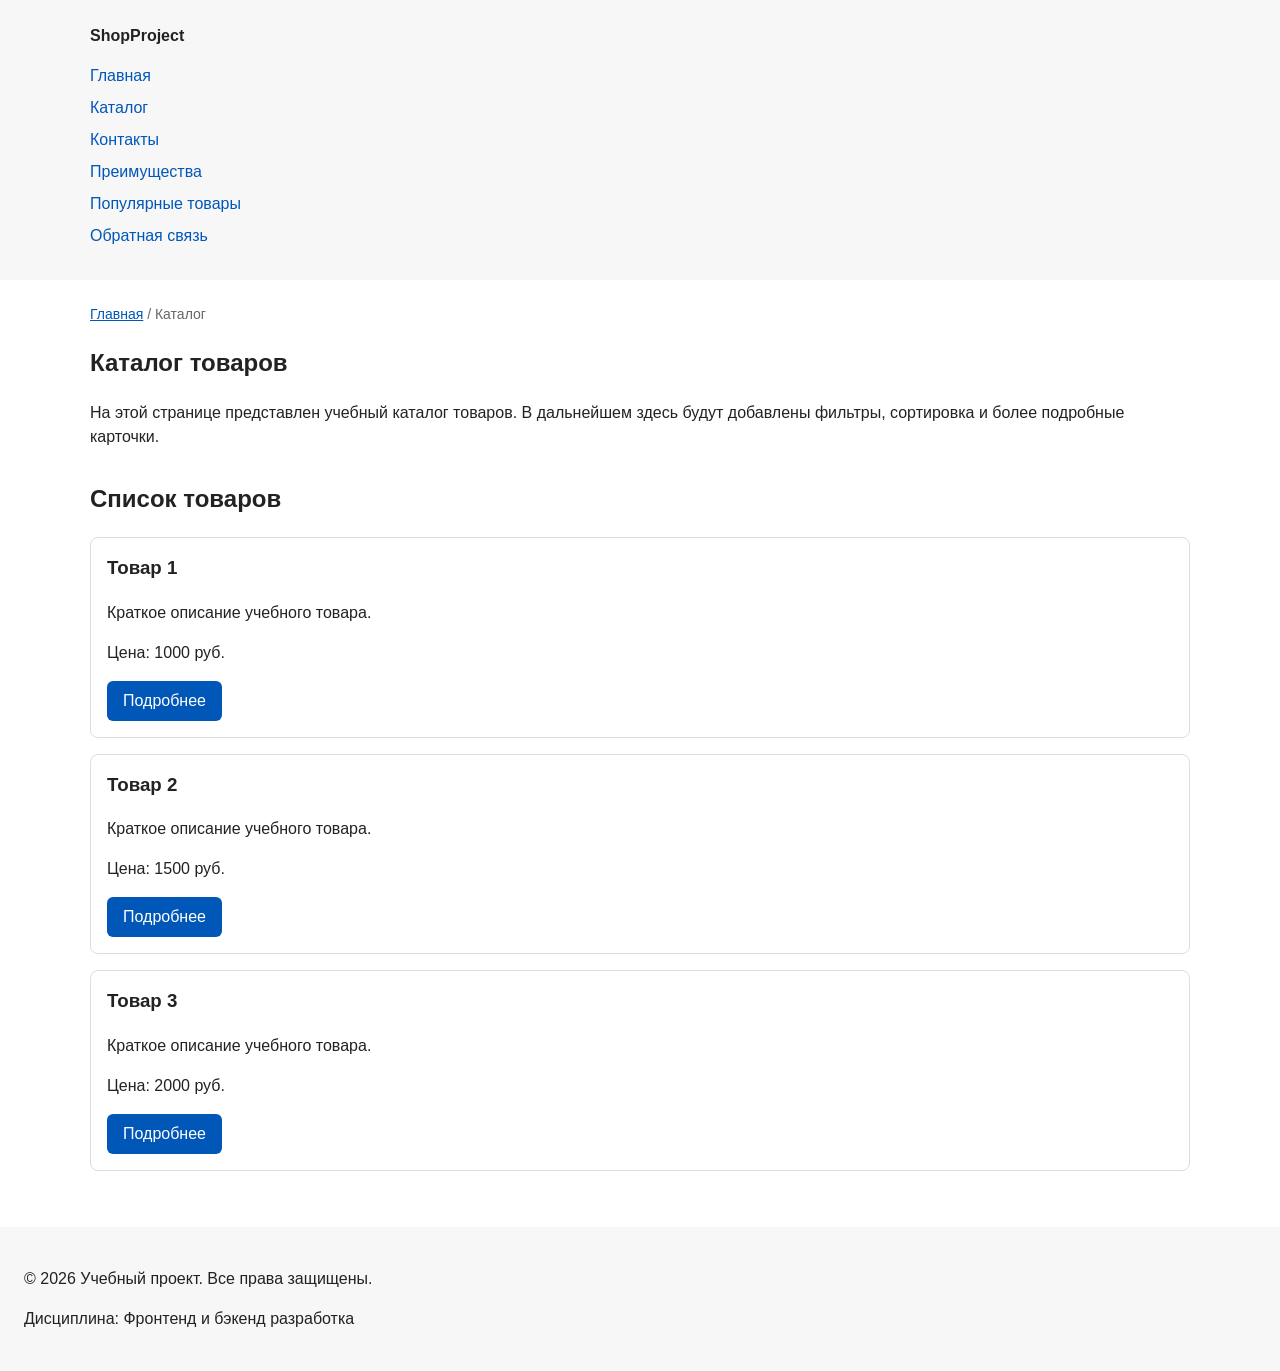
==== catalog.html @ e2f4e384 "feat: add multi-page structure navigation and anchors Co-Authored-By: Claude Opus 5.5 <noreply@anthr" ====
<!DOCTYPE html>
<html lang="ru">
<head>
  <meta charset="UTF-8">
  <meta name="viewport" content="width=device-width, initial-scale=1.0">
  <meta name="description" content="Каталог товаров учебного интернет-магазина.">
  <title>Каталог товаров — Учебный интернет-магазин</title>
  <link rel="stylesheet" href="css/style.css">
</head>
<body>
  <header>
    <div class="site-header">
      <a class="site-logo" href="index.html">ShopProject</a>

      <nav class="site-nav" aria-label="Основная навигация">
        <ul class="site-nav__list">
          <li><a href="index.html">Главная</a></li>
          <li><a href="catalog.html">Каталог</a></li>
          <li><a href="contacts.html">Контакты</a></li>
          <li><a href="index.html#advantages">Преимущества</a></li>
          <li><a href="index.html#popular">Популярные товары</a></li>
          <li><a href="index.html#contacts">Обратная связь</a></li>
        </ul>
      </nav>
    </div>
  </header>

  <main>
    <nav class="breadcrumbs" aria-label="Хлебные крошки">
      <a href="index.html">Главная</a>
      <span>Каталог</span>
    </nav>

    <section class="section">
      <h1>Каталог товаров</h1>
      <p>
        На этой странице представлен учебный каталог товаров.
        В дальнейшем здесь будут добавлены фильтры, сортировка и более
        подробные карточки.
      </p>
    </section>

    <section class="section">
      <h2>Список товаров</h2>

      <article class="product-card">
        <h3>Товар 1</h3>
        <p>Краткое описание учебного товара.</p>
        <p>Цена: 1000 руб.</p>
        <a class="button" href="index.html#popular">Подробнее</a>
      </article>

      <article class="product-card">
        <h3>Товар 2</h3>
        <p>Краткое описание учебного товара.</p>
        <p>Цена: 1500 руб.</p>
        <a class="button" href="index.html#popular">Подробнее</a>
      </article>

      <article class="product-card">
        <h3>Товар 3</h3>
        <p>Краткое описание учебного товара.</p>
        <p>Цена: 2000 руб.</p>
        <a class="button" href="index.html#popular">Подробнее</a>
      </article>
    </section>
  </main>

  <footer>
    <p>&copy; 2026 Учебный проект. Все права защищены.</p>
    <p>Дисциплина: Фронтенд и бэкенд разработка</p>
  </footer>
</body>
</html>
---- css/style.css ----
/* ===============================
   1. Переменные проекта
   =============================== */

:root {
  /* Основные цвета проекта */
  --color-bg: #ffffff;
  --color-text: #222222;
  --color-muted: #666666;
  --color-primary: #0057b8;
  --color-primary-dark: #003f86;
  --color-border: #dddddd;
  --color-surface: #f7f7f7;
  --color-surface-accent: #eef5ff;
  --color-danger: #b00020;
  --color-success: #168a2f;
  --color-success-bg: #eefaf0;
  --color-white: #ffffff;

  /* Отступы */
  --space-xs: 4px;
  --space-sm: 8px;
  --space-md: 16px;
  --space-lg: 24px;
  --space-xl: 32px;

  /* Скругления */
  --radius-sm: 6px;
  --radius-md: 8px;
  --radius-lg: 12px;

  /* Размеры */
  --container-width: 1100px;
}

/* ===============================
   2. Базовые стили
   =============================== */

* {
  box-sizing: border-box;
}

html {
  scroll-behavior: smooth;
}

body {
  margin: 0;
  font-family: Arial, sans-serif;
  line-height: 1.5;
  color: var(--color-text);
  background-color: var(--color-bg);
}

header,
main,
footer {
  padding: var(--space-lg);
}

header {
  background-color: var(--color-surface);
}

footer {
  background-color: var(--color-surface);
}

section h2 {
  margin-top: 0;
}

/* ===============================
   3. Общие элементы интерфейса
   =============================== */

a {
  color: var(--color-primary);
}

a:hover {
  color: var(--color-primary-dark);
}

a:focus-visible {
  outline: 2px solid var(--color-primary);
  outline-offset: 3px;
}

.button {
  display: inline-block;
  padding: var(--space-sm) var(--space-md);
  color: var(--color-white);
  background-color: var(--color-primary);
  text-decoration: none;
  border: none;
  border-radius: var(--radius-sm);
  font: inherit;
  cursor: pointer;
}

.button:hover {
  color: var(--color-white);
  background-color: var(--color-primary-dark);
}

.button:focus-visible {
  outline: 2px solid var(--color-primary);
  outline-offset: 3px;
}

.button:disabled {
  opacity: 0.6;
  cursor: not-allowed;
}

/* ===============================
   4. Компоненты страницы
   =============================== */

/* Шапка и навигация */

.site-header {
  max-width: var(--container-width);
  margin: 0 auto;
}

.site-logo {
  font-weight: bold;
  text-decoration: none;
  color: var(--color-text);
}

.site-nav__list {
  padding: 0;
  margin: var(--space-md) 0 0;
  list-style: none;
}

.site-nav__list li {
  margin-bottom: var(--space-sm);
}

.site-nav__list a {
  color: var(--color-primary);
  text-decoration: none;
}

.site-nav__list a:hover {
  color: var(--color-primary-dark);
  text-decoration: underline;
}

/* Хлебные крошки */

.breadcrumbs {
  max-width: var(--container-width);
  margin: 0 auto var(--space-md);
  font-size: 14px;
  color: var(--color-muted);
}

.breadcrumbs a {
  color: var(--color-primary);
}

.breadcrumbs span::before {
  content: " / ";
  color: var(--color-muted);
}

/* Подсветка раздела, к которому выполнен переход по якорю */

:target {
  outline: 2px dashed var(--color-primary);
  outline-offset: 4px;
}

/* Первый экран и разделы */

.hero {
  max-width: var(--container-width);
  margin: 0 auto var(--space-xl);
  padding: var(--space-xl) var(--space-lg);
  background-color: var(--color-surface-accent);
  border-radius: var(--radius-lg);
}

.section {
  max-width: var(--container-width);
  margin: 0 auto var(--space-xl);
}

.section h2 {
  margin-top: 0;
}

/* Карточки товаров */

.product-card {
  margin-bottom: var(--space-md);
  padding: var(--space-md);
  border: 1px solid var(--color-border);
  border-radius: var(--radius-md);
  background-color: var(--color-bg);
}

.product-card:hover {
  border-color: var(--color-primary);
}

.product-card h3 {
  margin-top: 0;
}

/* Дополнительный блок */

.aside-info {
  max-width: var(--container-width);
  margin: 0 auto var(--space-xl);
  padding: var(--space-md);
  border-left: 4px solid var(--color-primary);
  background-color: var(--color-surface);
}

/* ===============================
   5. Форма и модальное окно
   =============================== */

.order-dialog {
  width: min(100% - 32px, 560px);
  padding: var(--space-lg);
  border: none;
  border-radius: var(--radius-lg);
}

.order-dialog::backdrop {
  background-color: rgba(0, 0, 0, 0.5);
}

.form-field {
  margin-bottom: var(--space-md);
}

.form-field label {
  display: block;
  margin-bottom: var(--space-xs);
}

.form-field input,
.form-field select,
.form-field textarea {
  width: 100%;
  padding: 10px 12px;
  border: 1px solid var(--color-border);
  border-radius: var(--radius-sm);
  font: inherit;
}

.form-field input[type="checkbox"] {
  width: auto;
}

.form-field small {
  display: block;
  margin-top: var(--space-xs);
  color: var(--color-muted);
}

/* Состояния полей формы */

.form-field input:hover,
.form-field select:hover,
.form-field textarea:hover {
  border-color: var(--color-primary);
}

.form-field input:focus-visible,
.form-field select:focus-visible,
.form-field textarea:focus-visible,
.form-actions button:focus-visible {
  outline: 2px solid var(--color-primary);
  outline-offset: 3px;
}

[aria-invalid="true"] {
  border-color: var(--color-danger);
}

/* Кнопки формы */

.form-actions {
  display: flex;
  gap: var(--space-md);
  margin-top: var(--space-lg);
}

.form-actions button {
  padding: var(--space-sm) var(--space-md);
  color: var(--color-primary);
  background-color: var(--color-bg);
  border: 1px solid var(--color-primary);
  border-radius: var(--radius-sm);
  font: inherit;
  cursor: pointer;
}

.form-actions button:hover {
  color: var(--color-white);
  background-color: var(--color-primary);
}

.form-actions button[type="submit"] {
  color: var(--color-white);
  background-color: var(--color-primary);
}

.form-actions button[type="submit"]:hover {
  background-color: var(--color-primary-dark);
}

.form-actions button:disabled {
  opacity: 0.6;
  cursor: not-allowed;
}

/* Сообщение об успешной отправке */

.success-message {
  max-width: var(--container-width);
  margin: var(--space-lg) auto;
  padding: var(--space-md);
  border-left: 4px solid var(--color-success);
  background-color: var(--color-success-bg);
}
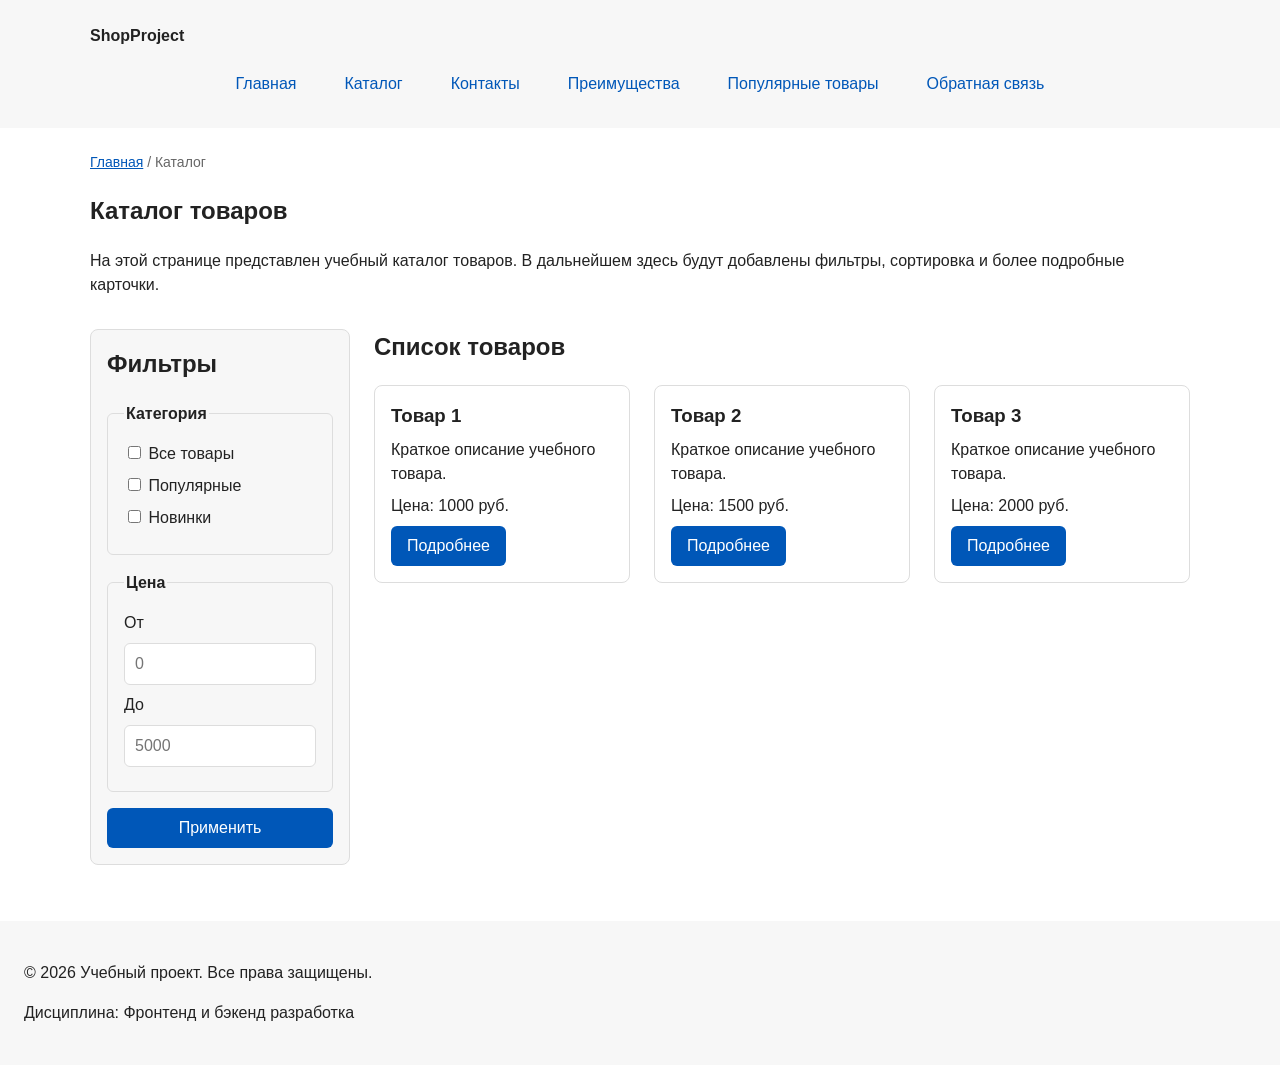
==== commit eed2719e: "feat: add flex navigation and grid catalog layout Co-Authored-By: Claude Opus 5.5 <noreply@anthropic" ====
--- a/catalog.html
+++ b/catalog.html
@@ -40,29 +40,70 @@
       </p>
     </section>
 
-    <section class="section">
-      <h2>Список товаров</h2>
+    <section class="catalog-layout">
+      <aside class="catalog-filters">
+        <h2>Фильтры</h2>
 
-      <article class="product-card">
-        <h3>Товар 1</h3>
-        <p>Краткое описание учебного товара.</p>
-        <p>Цена: 1000 руб.</p>
-        <a class="button" href="index.html#popular">Подробнее</a>
-      </article>
+        <form class="filters-form" action="#" method="get">
+          <fieldset>
+            <legend>Категория</legend>
 
-      <article class="product-card">
-        <h3>Товар 2</h3>
-        <p>Краткое описание учебного товара.</p>
-        <p>Цена: 1500 руб.</p>
-        <a class="button" href="index.html#popular">Подробнее</a>
-      </article>
+            <label>
+              <input type="checkbox" name="category" value="all">
+              Все товары
+            </label>
 
-      <article class="product-card">
-        <h3>Товар 3</h3>
-        <p>Краткое описание учебного товара.</p>
-        <p>Цена: 2000 руб.</p>
-        <a class="button" href="index.html#popular">Подробнее</a>
-      </article>
+            <label>
+              <input type="checkbox" name="category" value="popular">
+              Популярные
+            </label>
+
+            <label>
+              <input type="checkbox" name="category" value="new">
+              Новинки
+            </label>
+          </fieldset>
+
+          <fieldset>
+            <legend>Цена</legend>
+
+            <label for="price-from">От</label>
+            <input id="price-from" name="price-from" type="number" min="0" placeholder="0">
+
+            <label for="price-to">До</label>
+            <input id="price-to" name="price-to" type="number" min="0" placeholder="5000">
+          </fieldset>
+
+          <button class="button" type="submit">Применить</button>
+        </form>
+      </aside>
+
+      <section class="catalog-products">
+        <h2>Список товаров</h2>
+
+        <div class="products-grid">
+          <article class="product-card">
+            <h3>Товар 1</h3>
+            <p>Краткое описание учебного товара.</p>
+            <p>Цена: 1000 руб.</p>
+            <a class="button" href="index.html#popular">Подробнее</a>
+          </article>
+
+          <article class="product-card">
+            <h3>Товар 2</h3>
+            <p>Краткое описание учебного товара.</p>
+            <p>Цена: 1500 руб.</p>
+            <a class="button" href="index.html#popular">Подробнее</a>
+          </article>
+
+          <article class="product-card">
+            <h3>Товар 3</h3>
+            <p>Краткое описание учебного товара.</p>
+            <p>Цена: 2000 руб.</p>
+            <a class="button" href="index.html#popular">Подробнее</a>
+          </article>
+        </div>
+      </section>
     </section>
   </main>
 
--- a/css/style.css
+++ b/css/style.css
@@ -133,23 +133,27 @@
 }
 
 .site-nav__list {
+  display: flex;
+  flex-wrap: wrap;
+  justify-content: center;
+  align-items: center;
+  gap: var(--space-md);
   padding: 0;
   margin: var(--space-md) 0 0;
   list-style: none;
 }
 
-.site-nav__list li {
-  margin-bottom: var(--space-sm);
-}
-
 .site-nav__list a {
+  display: inline-block;
+  padding: var(--space-sm) var(--space-md);
   color: var(--color-primary);
   text-decoration: none;
+  border-radius: var(--radius-sm);
 }
 
 .site-nav__list a:hover {
-  color: var(--color-primary-dark);
-  text-decoration: underline;
+  color: var(--color-white);
+  background-color: var(--color-primary);
 }
 
 /* Хлебные крошки */
@@ -198,8 +202,17 @@
 
 /* Карточки товаров */
 
+.products-grid {
+  display: grid;
+  grid-template-columns: repeat(3, 1fr);
+  gap: var(--space-lg);
+}
+
 .product-card {
-  margin-bottom: var(--space-md);
+  display: flex;
+  flex-direction: column;
+  gap: var(--space-sm);
+  margin-bottom: 0;
   padding: var(--space-md);
   border: 1px solid var(--color-border);
   border-radius: var(--radius-md);
@@ -210,8 +223,79 @@
   border-color: var(--color-primary);
 }
 
-.product-card h3 {
-  margin-top: 0;
+.product-card h3,
+.product-card p {
+  margin: 0;
+}
+
+.product-card .button {
+  margin-top: auto;
+  align-self: flex-start;
+}
+
+/* Страница каталога */
+
+.catalog-layout {
+  max-width: var(--container-width);
+  margin: 0 auto var(--space-xl);
+  display: grid;
+  grid-template-columns: 260px 1fr;
+  grid-template-areas: "filters products";
+  gap: var(--space-lg);
+}
+
+.catalog-filters {
+  grid-area: filters;
+  align-self: start;
+  padding: var(--space-md);
+  border: 1px solid var(--color-border);
+  border-radius: var(--radius-md);
+  background-color: var(--color-surface);
+}
+
+.catalog-products {
+  grid-area: products;
+}
+
+/* Форма фильтров */
+
+.filters-form {
+  display: grid;
+  gap: var(--space-md);
+}
+
+.filters-form fieldset {
+  margin: 0;
+  padding: var(--space-md);
+  border: 1px solid var(--color-border);
+  border-radius: var(--radius-sm);
+}
+
+.filters-form legend {
+  font-weight: 700;
+}
+
+.filters-form label {
+  display: block;
+  margin-bottom: var(--space-sm);
+}
+
+.filters-form input[type="number"] {
+  width: 100%;
+  margin-bottom: var(--space-sm);
+  padding: 8px 10px;
+  border: 1px solid var(--color-border);
+  border-radius: var(--radius-sm);
+  font: inherit;
+}
+
+.filters-form input[type="number"]:hover {
+  border-color: var(--color-primary);
+}
+
+.filters-form input:focus-visible {
+  outline: 2px solid var(--color-primary);
+  outline-offset: 3px;
 }
 
 /* Дополнительный блок */
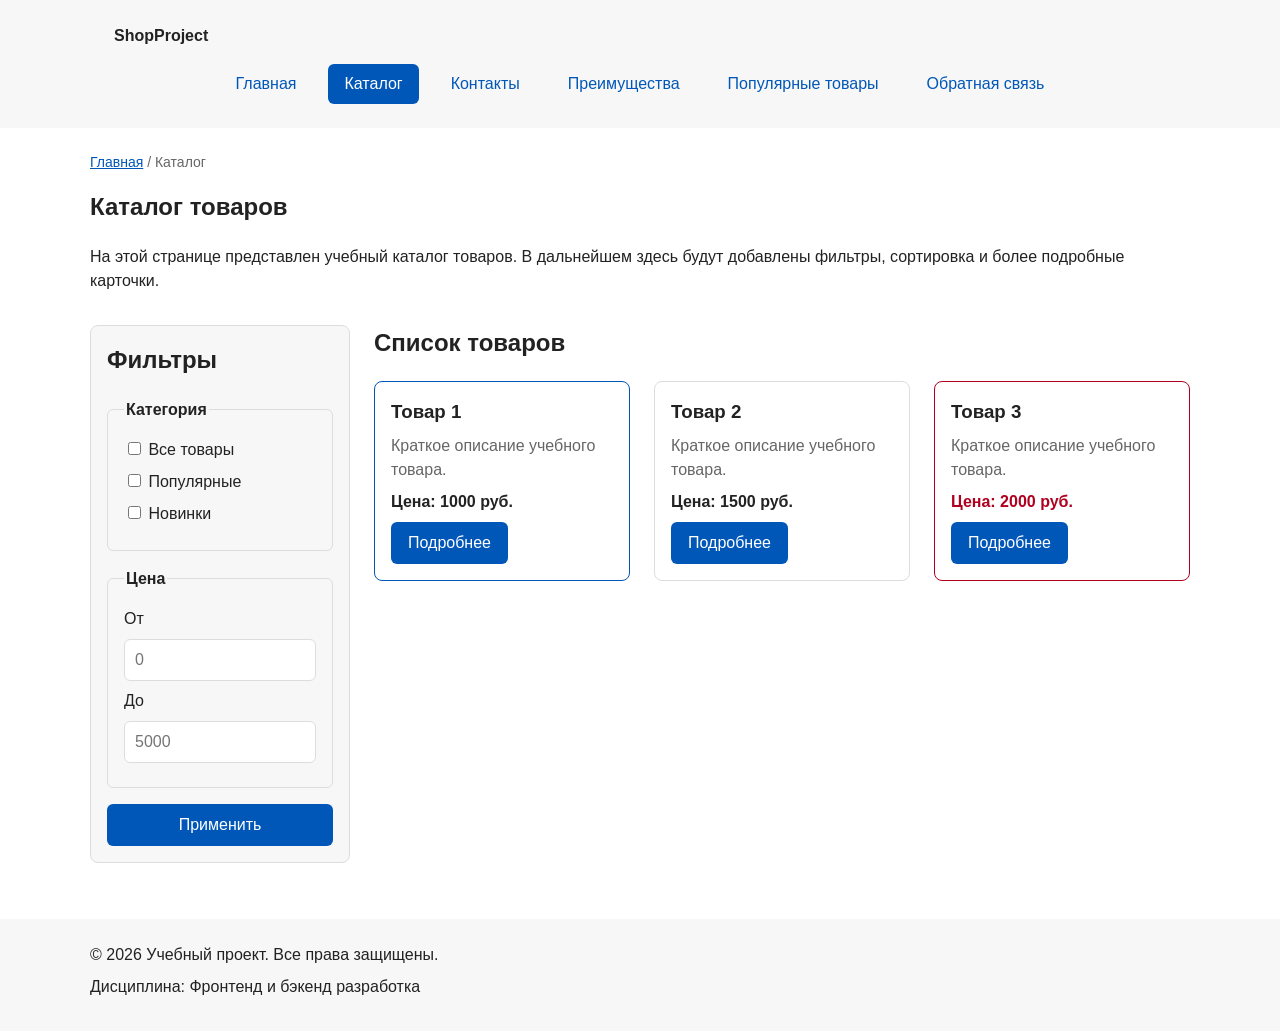
==== commit 99577769: "refactor: apply BEM naming to CSS classes Co-Authored-By: Claude Opus 5.5 <noreply@anthropic.com> Cl" ====
--- a/catalog.html
+++ b/catalog.html
@@ -8,18 +8,30 @@
   <link rel="stylesheet" href="css/style.css">
 </head>
 <body>
-  <header>
-    <div class="site-header">
-      <a class="site-logo" href="index.html">ShopProject</a>
+  <header class="site-header">
+    <div class="site-header__inner">
+      <a class="site-header__logo" href="index.html">ShopProject</a>
 
       <nav class="site-nav" aria-label="Основная навигация">
         <ul class="site-nav__list">
-          <li><a href="index.html">Главная</a></li>
-          <li><a href="catalog.html">Каталог</a></li>
-          <li><a href="contacts.html">Контакты</a></li>
-          <li><a href="index.html#advantages">Преимущества</a></li>
-          <li><a href="index.html#popular">Популярные товары</a></li>
-          <li><a href="index.html#contacts">Обратная связь</a></li>
+        <li class="site-nav__item">
+          <a class="site-nav__link" href="index.html">Главная</a>
+        </li>
+        <li class="site-nav__item">
+          <a class="site-nav__link site-nav__link--active" href="catalog.html" aria-current="page">Каталог</a>
+        </li>
+        <li class="site-nav__item">
+          <a class="site-nav__link" href="contacts.html">Контакты</a>
+        </li>
+        <li class="site-nav__item">
+          <a class="site-nav__link" href="index.html#advantages">Преимущества</a>
+        </li>
+        <li class="site-nav__item">
+          <a class="site-nav__link" href="index.html#popular">Популярные товары</a>
+        </li>
+        <li class="site-nav__item">
+          <a class="site-nav__link" href="index.html#contacts">Обратная связь</a>
+        </li>
         </ul>
       </nav>
     </div>
@@ -27,13 +39,13 @@
 
   <main>
     <nav class="breadcrumbs" aria-label="Хлебные крошки">
-      <a href="index.html">Главная</a>
-      <span>Каталог</span>
+      <a class="breadcrumbs__link" href="index.html">Главная</a>
+      <span class="breadcrumbs__current">Каталог</span>
     </nav>
 
     <section class="section">
-      <h1>Каталог товаров</h1>
-      <p>
+      <h1 class="section__title">Каталог товаров</h1>
+      <p class="section__text">
         На этой странице представлен учебный каталог товаров.
         В дальнейшем здесь будут добавлены фильтры, сортировка и более
         подробные карточки.
@@ -42,74 +54,74 @@
 
     <section class="catalog-layout">
       <aside class="catalog-filters">
-        <h2>Фильтры</h2>
+        <h2 class="catalog-filters__title">Фильтры</h2>
 
         <form class="filters-form" action="#" method="get">
-          <fieldset>
-            <legend>Категория</legend>
+          <fieldset class="filters-form__group">
+            <legend class="filters-form__legend">Категория</legend>
 
-            <label>
-              <input type="checkbox" name="category" value="all">
+            <label class="filters-form__label">
+              <input class="filters-form__checkbox" type="checkbox" name="category" value="all">
               Все товары
             </label>
 
-            <label>
-              <input type="checkbox" name="category" value="popular">
+            <label class="filters-form__label">
+              <input class="filters-form__checkbox" type="checkbox" name="category" value="popular">
               Популярные
             </label>
 
-            <label>
-              <input type="checkbox" name="category" value="new">
+            <label class="filters-form__label">
+              <input class="filters-form__checkbox" type="checkbox" name="category" value="new">
               Новинки
             </label>
           </fieldset>
 
-          <fieldset>
-            <legend>Цена</legend>
+          <fieldset class="filters-form__group">
+            <legend class="filters-form__legend">Цена</legend>
 
-            <label for="price-from">От</label>
-            <input id="price-from" name="price-from" type="number" min="0" placeholder="0">
+            <label class="filters-form__label" for="price-from">От</label>
+            <input class="filters-form__input" id="price-from" name="price-from" type="number" min="0" placeholder="0">
 
-            <label for="price-to">До</label>
-            <input id="price-to" name="price-to" type="number" min="0" placeholder="5000">
+            <label class="filters-form__label" for="price-to">До</label>
+            <input class="filters-form__input" id="price-to" name="price-to" type="number" min="0" placeholder="5000">
           </fieldset>
 
-          <button class="button" type="submit">Применить</button>
+          <button class="button button--primary" type="submit">Применить</button>
         </form>
       </aside>
 
       <section class="catalog-products">
-        <h2>Список товаров</h2>
+        <h2 class="catalog-products__title">Список товаров</h2>
 
         <div class="products-grid">
-          <article class="product-card">
-            <h3>Товар 1</h3>
-            <p>Краткое описание учебного товара.</p>
-            <p>Цена: 1000 руб.</p>
-            <a class="button" href="index.html#popular">Подробнее</a>
-          </article>
+            <article class="product-card product-card--featured">
+              <h3 class="product-card__title">Товар 1</h3>
+              <p class="product-card__description">Краткое описание учебного товара.</p>
+              <p class="product-card__price">Цена: 1000 руб.</p>
+              <a class="button button--primary product-card__button" href="index.html#popular">Подробнее</a>
+            </article>
 
-          <article class="product-card">
-            <h3>Товар 2</h3>
-            <p>Краткое описание учебного товара.</p>
-            <p>Цена: 1500 руб.</p>
-            <a class="button" href="index.html#popular">Подробнее</a>
-          </article>
+            <article class="product-card">
+              <h3 class="product-card__title">Товар 2</h3>
+              <p class="product-card__description">Краткое описание учебного товара.</p>
+              <p class="product-card__price">Цена: 1500 руб.</p>
+              <a class="button button--primary product-card__button" href="index.html#popular">Подробнее</a>
+            </article>
 
-          <article class="product-card">
-            <h3>Товар 3</h3>
-            <p>Краткое описание учебного товара.</p>
-            <p>Цена: 2000 руб.</p>
-            <a class="button" href="index.html#popular">Подробнее</a>
-          </article>
+            <article class="product-card product-card--discount">
+              <h3 class="product-card__title">Товар 3</h3>
+              <p class="product-card__description">Краткое описание учебного товара.</p>
+              <p class="product-card__price">Цена: 2000 руб.</p>
+              <a class="button button--primary product-card__button" href="index.html#popular">Подробнее</a>
+            </article>
         </div>
       </section>
     </section>
   </main>
 
-  <footer>
-    <p>&copy; 2026 Учебный проект. Все права защищены.</p>
-    <p>Дисциплина: Фронтенд и бэкенд разработка</p>
+  <footer class="site-footer">
+    <p class="site-footer__text">&copy; 2026 Учебный проект. Все права защищены.</p>
+    <p class="site-footer__text">Дисциплина: Фронтенд и бэкенд разработка</p>
   </footer>
 </body>
 </html>
--- a/css/style.css
+++ b/css/style.css
@@ -53,56 +53,64 @@
   background-color: var(--color-bg);
 }
 
-header,
-main,
-footer {
+main {
   padding: var(--space-lg);
 }
 
-header {
-  background-color: var(--color-surface);
-}
-
-footer {
-  background-color: var(--color-surface);
-}
-
-section h2 {
-  margin-top: 0;
+a {
+  color: var(--color-primary);
+}
+
+a:hover {
+  color: var(--color-primary-dark);
+}
+
+a:focus-visible {
+  outline: 2px solid var(--color-primary);
+  outline-offset: 3px;
+}
+
+/* Подсветка раздела, к которому выполнен переход по якорю */
+:target {
+  outline: 2px dashed var(--color-primary);
+  outline-offset: 4px;
 }
 
 /* ===============================
    3. Общие элементы интерфейса
    =============================== */
 
-a {
-  color: var(--color-primary);
-}
-
-a:hover {
-  color: var(--color-primary-dark);
-}
-
-a:focus-visible {
-  outline: 2px solid var(--color-primary);
-  outline-offset: 3px;
-}
+/* Блок button */
 
 .button {
   display: inline-block;
   padding: var(--space-sm) var(--space-md);
+  border: 1px solid transparent;
+  border-radius: var(--radius-sm);
+  font: inherit;
+  text-decoration: none;
+  cursor: pointer;
+}
+
+.button--primary {
   color: var(--color-white);
   background-color: var(--color-primary);
-  text-decoration: none;
-  border: none;
-  border-radius: var(--radius-sm);
-  font: inherit;
-  cursor: pointer;
-}
-
-.button:hover {
+}
+
+.button--primary:hover {
   color: var(--color-white);
   background-color: var(--color-primary-dark);
+}
+
+.button--secondary {
+  color: var(--color-primary);
+  background-color: transparent;
+  border-color: var(--color-primary);
+}
+
+.button--secondary:hover {
+  color: var(--color-white);
+  background-color: var(--color-primary);
 }
 
 .button:focus-visible {
@@ -110,27 +118,50 @@
   outline-offset: 3px;
 }
 
-.button:disabled {
+.button:disabled,
+.button--disabled {
   opacity: 0.6;
   cursor: not-allowed;
+}
+
+/* Блок section — универсальный раздел страницы */
+
+.section {
+  max-width: var(--container-width);
+  margin: 0 auto var(--space-xl);
+}
+
+.section__title {
+  margin-top: 0;
+}
+
+.section__text {
+  margin: 0 0 var(--space-md);
 }
 
 /* ===============================
    4. Компоненты страницы
    =============================== */
 
-/* Шапка и навигация */
+/* Блок site-header */
 
 .site-header {
+  background-color: var(--color-surface);
+}
+
+.site-header__inner {
   max-width: var(--container-width);
   margin: 0 auto;
-}
-
-.site-logo {
-  font-weight: bold;
+  padding: var(--space-lg);
+}
+
+.site-header__logo {
+  font-weight: 700;
+  color: var(--color-text);
   text-decoration: none;
-  color: var(--color-text);
-}
+}
+
+/* Блок site-nav */
 
 .site-nav__list {
   display: flex;
@@ -143,7 +174,7 @@
   list-style: none;
 }
 
-.site-nav__list a {
+.site-nav__link {
   display: inline-block;
   padding: var(--space-sm) var(--space-md);
   color: var(--color-primary);
@@ -151,12 +182,22 @@
   border-radius: var(--radius-sm);
 }
 
-.site-nav__list a:hover {
+.site-nav__link:hover {
   color: var(--color-white);
   background-color: var(--color-primary);
 }
 
-/* Хлебные крошки */
+.site-nav__link:focus-visible {
+  outline: 2px solid var(--color-primary);
+  outline-offset: 3px;
+}
+
+.site-nav__link--active {
+  color: var(--color-white);
+  background-color: var(--color-primary);
+}
+
+/* Блок breadcrumbs */
 
 .breadcrumbs {
   max-width: var(--container-width);
@@ -165,23 +206,16 @@
   color: var(--color-muted);
 }
 
-.breadcrumbs a {
+.breadcrumbs__link {
   color: var(--color-primary);
 }
 
-.breadcrumbs span::before {
+.breadcrumbs__current::before {
   content: " / ";
   color: var(--color-muted);
 }
 
-/* Подсветка раздела, к которому выполнен переход по якорю */
-
-:target {
-  outline: 2px dashed var(--color-primary);
-  outline-offset: 4px;
-}
-
-/* Первый экран и разделы */
+/* Блок hero */
 
 .hero {
   max-width: var(--container-width);
@@ -191,16 +225,26 @@
   border-radius: var(--radius-lg);
 }
 
-.section {
-  max-width: var(--container-width);
-  margin: 0 auto var(--space-xl);
-}
-
-.section h2 {
+.hero__title {
   margin-top: 0;
 }
 
-/* Карточки товаров */
+.hero__text {
+  margin: 0 0 var(--space-lg);
+}
+
+/* Блок advantages-list */
+
+.advantages-list {
+  margin: 0;
+  padding-left: var(--space-lg);
+}
+
+.advantages-list__item {
+  margin-bottom: var(--space-xs);
+}
+
+/* Блок products-grid */
 
 .products-grid {
   display: grid;
@@ -208,11 +252,12 @@
   gap: var(--space-lg);
 }
 
+/* Блок product-card */
+
 .product-card {
   display: flex;
   flex-direction: column;
   gap: var(--space-sm);
-  margin-bottom: 0;
   padding: var(--space-md);
   border: 1px solid var(--color-border);
   border-radius: var(--radius-md);
@@ -223,17 +268,39 @@
   border-color: var(--color-primary);
 }
 
-.product-card h3,
-.product-card p {
-  margin: 0;
-}
-
-.product-card .button {
+.product-card--featured {
+  border-color: var(--color-primary);
+}
+
+.product-card--discount {
+  border-color: var(--color-danger);
+}
+
+.product-card__title {
+  margin: 0;
+  color: var(--color-text);
+}
+
+.product-card__description {
+  margin: 0;
+  color: var(--color-muted);
+}
+
+.product-card__price {
+  margin: 0;
+  font-weight: 700;
+}
+
+.product-card--discount .product-card__price {
+  color: var(--color-danger);
+}
+
+.product-card__button {
   margin-top: auto;
   align-self: flex-start;
 }
 
-/* Страница каталога */
+/* Блок catalog-layout */
 
 .catalog-layout {
   max-width: var(--container-width);
@@ -243,6 +310,8 @@
   grid-template-areas: "filters products";
   gap: var(--space-lg);
 }
+
+/* Блок catalog-filters */
 
 .catalog-filters {
   grid-area: filters;
@@ -253,34 +322,44 @@
   background-color: var(--color-surface);
 }
 
+.catalog-filters__title {
+  margin-top: 0;
+}
+
+/* Блок catalog-products */
+
 .catalog-products {
   grid-area: products;
 }
 
-/* Форма фильтров */
+.catalog-products__title {
+  margin-top: 0;
+}
+
+/* Блок filters-form */
 
 .filters-form {
   display: grid;
   gap: var(--space-md);
 }
 
-.filters-form fieldset {
+.filters-form__group {
   margin: 0;
   padding: var(--space-md);
   border: 1px solid var(--color-border);
   border-radius: var(--radius-sm);
 }
 
-.filters-form legend {
+.filters-form__legend {
   font-weight: 700;
 }
 
-.filters-form label {
+.filters-form__label {
   display: block;
   margin-bottom: var(--space-sm);
 }
 
-.filters-form input[type="number"] {
+.filters-form__input {
   width: 100%;
   margin-bottom: var(--space-sm);
   padding: 8px 10px;
@@ -289,16 +368,28 @@
   font: inherit;
 }
 
-.filters-form input[type="number"]:hover {
+.filters-form__input:hover {
   border-color: var(--color-primary);
 }
 
-.filters-form input:focus-visible {
+.filters-form__input:focus-visible,
+.filters-form__checkbox:focus-visible {
   outline: 2px solid var(--color-primary);
   outline-offset: 3px;
 }
 
-/* Дополнительный блок */
+/* Блок contacts-list */
+
+.contacts-list {
+  margin: 0;
+  padding-left: var(--space-lg);
+}
+
+.contacts-list__item {
+  margin-bottom: var(--space-xs);
+}
+
+/* Блок aside-info */
 
 .aside-info {
   max-width: var(--container-width);
@@ -308,9 +399,31 @@
   background-color: var(--color-surface);
 }
 
+.aside-info__title {
+  margin-top: 0;
+}
+
+.aside-info__text {
+  margin: 0;
+}
+
+/* Блок site-footer */
+
+.site-footer {
+  padding: var(--space-lg);
+  background-color: var(--color-surface);
+}
+
+.site-footer__text {
+  max-width: var(--container-width);
+  margin: 0 auto var(--space-sm);
+}
+
 /* ===============================
    5. Форма и модальное окно
    =============================== */
+
+/* Блок order-dialog */
 
 .order-dialog {
   width: min(100% - 32px, 560px);
@@ -323,18 +436,30 @@
   background-color: rgba(0, 0, 0, 0.5);
 }
 
-.form-field {
+.order-dialog__title {
+  margin-top: 0;
+}
+
+/* Блок order-form */
+
+.order-form__field {
   margin-bottom: var(--space-md);
 }
 
-.form-field label {
+.order-form__field--checkbox {
+  display: flex;
+  align-items: center;
+  gap: var(--space-sm);
+}
+
+.order-form__label {
   display: block;
   margin-bottom: var(--space-xs);
 }
 
-.form-field input,
-.form-field select,
-.form-field textarea {
+.order-form__input,
+.order-form__select,
+.order-form__textarea {
   width: 100%;
   padding: 10px 12px;
   border: 1px solid var(--color-border);
@@ -342,74 +467,38 @@
   font: inherit;
 }
 
-.form-field input[type="checkbox"] {
-  width: auto;
-}
-
-.form-field small {
+.order-form__input:hover,
+.order-form__select:hover,
+.order-form__textarea:hover {
+  border-color: var(--color-primary);
+}
+
+.order-form__input:focus-visible,
+.order-form__select:focus-visible,
+.order-form__textarea:focus-visible,
+.order-form__checkbox:focus-visible {
+  outline: 2px solid var(--color-primary);
+  outline-offset: 3px;
+}
+
+.order-form__hint {
   display: block;
   margin-top: var(--space-xs);
   color: var(--color-muted);
 }
 
-/* Состояния полей формы */
-
-.form-field input:hover,
-.form-field select:hover,
-.form-field textarea:hover {
-  border-color: var(--color-primary);
-}
-
-.form-field input:focus-visible,
-.form-field select:focus-visible,
-.form-field textarea:focus-visible,
-.form-actions button:focus-visible {
-  outline: 2px solid var(--color-primary);
-  outline-offset: 3px;
-}
-
-[aria-invalid="true"] {
-  border-color: var(--color-danger);
-}
-
-/* Кнопки формы */
-
-.form-actions {
+.order-form__actions {
   display: flex;
   gap: var(--space-md);
   margin-top: var(--space-lg);
 }
 
-.form-actions button {
-  padding: var(--space-sm) var(--space-md);
-  color: var(--color-primary);
-  background-color: var(--color-bg);
-  border: 1px solid var(--color-primary);
-  border-radius: var(--radius-sm);
-  font: inherit;
-  cursor: pointer;
-}
-
-.form-actions button:hover {
-  color: var(--color-white);
-  background-color: var(--color-primary);
-}
-
-.form-actions button[type="submit"] {
-  color: var(--color-white);
-  background-color: var(--color-primary);
-}
-
-.form-actions button[type="submit"]:hover {
-  background-color: var(--color-primary-dark);
-}
-
-.form-actions button:disabled {
-  opacity: 0.6;
-  cursor: not-allowed;
-}
-
-/* Сообщение об успешной отправке */
+/* Подсветка ошибочных полей (aria-invalid добавляется из js/main.js) */
+[aria-invalid="true"] {
+  border-color: var(--color-danger);
+}
+
+/* Блок success-message */
 
 .success-message {
   max-width: var(--container-width);
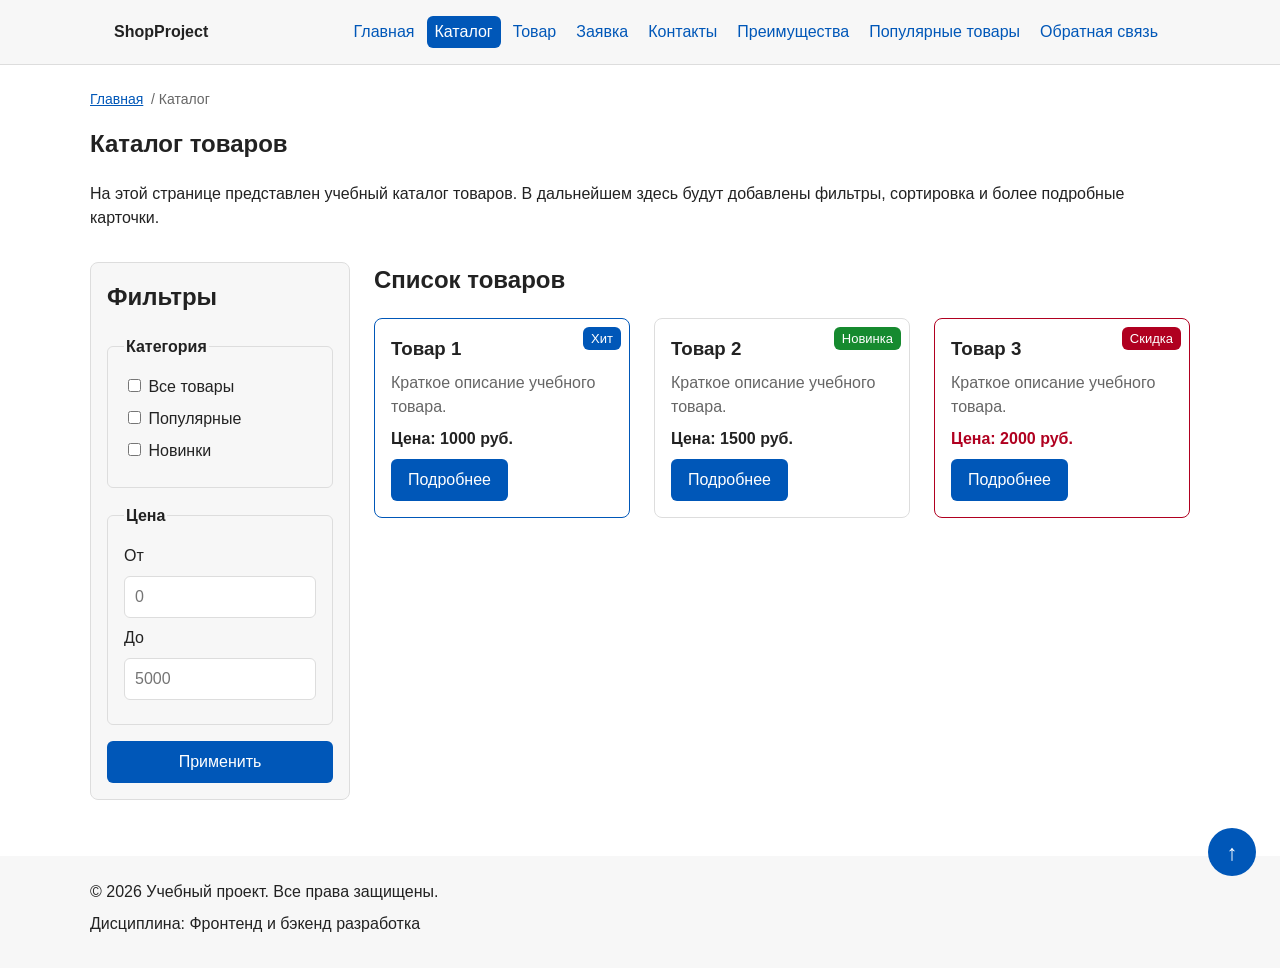
==== commit 24dc9a88: "fix: prepare HTML CSS project for submission Co-Authored-By: Claude Opus 5.5 <noreply@anthropic.com>" ====
--- a/catalog.html
+++ b/catalog.html
@@ -19,6 +19,12 @@
         </li>
         <li class="site-nav__item">
           <a class="site-nav__link site-nav__link--active" href="catalog.html" aria-current="page">Каталог</a>
+        </li>
+        <li class="site-nav__item">
+          <a class="site-nav__link" href="product.html">Товар</a>
+        </li>
+        <li class="site-nav__item">
+          <a class="site-nav__link" href="order.html">Заявка</a>
         </li>
         <li class="site-nav__item">
           <a class="site-nav__link" href="contacts.html">Контакты</a>
@@ -95,24 +101,27 @@
 
         <div class="products-grid">
             <article class="product-card product-card--featured">
+              <span class="product-card__badge">Хит</span>
               <h3 class="product-card__title">Товар 1</h3>
               <p class="product-card__description">Краткое описание учебного товара.</p>
               <p class="product-card__price">Цена: 1000 руб.</p>
-              <a class="button button--primary product-card__button" href="index.html#popular">Подробнее</a>
+              <a class="button button--primary product-card__button" href="product.html">Подробнее</a>
             </article>
 
             <article class="product-card">
+              <span class="product-card__badge product-card__badge--new">Новинка</span>
               <h3 class="product-card__title">Товар 2</h3>
               <p class="product-card__description">Краткое описание учебного товара.</p>
               <p class="product-card__price">Цена: 1500 руб.</p>
-              <a class="button button--primary product-card__button" href="index.html#popular">Подробнее</a>
+              <a class="button button--primary product-card__button" href="product.html">Подробнее</a>
             </article>
 
             <article class="product-card product-card--discount">
+              <span class="product-card__badge product-card__badge--discount">Скидка</span>
               <h3 class="product-card__title">Товар 3</h3>
               <p class="product-card__description">Краткое описание учебного товара.</p>
               <p class="product-card__price">Цена: 2000 руб.</p>
-              <a class="button button--primary product-card__button" href="index.html#popular">Подробнее</a>
+              <a class="button button--primary product-card__button" href="product.html">Подробнее</a>
             </article>
         </div>
       </section>
@@ -123,5 +132,6 @@
     <p class="site-footer__text">&copy; 2026 Учебный проект. Все права защищены.</p>
     <p class="site-footer__text">Дисциплина: Фронтенд и бэкенд разработка</p>
   </footer>
+  <a class="to-top" href="#" aria-label="Наверх">↑</a>
 </body>
 </html>
--- a/css/style.css
+++ b/css/style.css
@@ -70,6 +70,11 @@
   outline-offset: 3px;
 }
 
+/* Отступ при переходе по якорю, чтобы раздел не прятался под sticky-шапкой */
+[id] {
+  scroll-margin-top: 120px;
+}
+
 /* Подсветка раздела, к которому выполнен переход по якорю */
 :target {
   outline: 2px dashed var(--color-primary);
@@ -146,13 +151,22 @@
 /* Блок site-header */
 
 .site-header {
+  position: sticky;
+  top: 0;
+  z-index: 10;
   background-color: var(--color-surface);
+  border-bottom: 1px solid var(--color-border);
 }
 
 .site-header__inner {
   max-width: var(--container-width);
   margin: 0 auto;
-  padding: var(--space-lg);
+  padding: var(--space-md) var(--space-lg);
+  display: flex;
+  flex-wrap: wrap;
+  justify-content: space-between;
+  align-items: center;
+  gap: var(--space-md);
 }
 
 .site-header__logo {
@@ -168,15 +182,15 @@
   flex-wrap: wrap;
   justify-content: center;
   align-items: center;
-  gap: var(--space-md);
+  gap: var(--space-xs);
   padding: 0;
-  margin: var(--space-md) 0 0;
+  margin: 0;
   list-style: none;
 }
 
 .site-nav__link {
   display: inline-block;
-  padding: var(--space-sm) var(--space-md);
+  padding: var(--space-xs) var(--space-sm);
   color: var(--color-primary);
   text-decoration: none;
   border-radius: var(--radius-sm);
@@ -210,8 +224,11 @@
   color: var(--color-primary);
 }
 
+.breadcrumbs__link--middle::before,
 .breadcrumbs__current::before {
   content: " / ";
+  display: inline-block;
+  white-space: pre;
   color: var(--color-muted);
 }
 
@@ -255,6 +272,7 @@
 /* Блок product-card */
 
 .product-card {
+  position: relative;
   display: flex;
   flex-direction: column;
   gap: var(--space-sm);
@@ -276,8 +294,28 @@
   border-color: var(--color-danger);
 }
 
+.product-card__badge {
+  position: absolute;
+  top: var(--space-sm);
+  right: var(--space-sm);
+  padding: 2px var(--space-sm);
+  font-size: 13px;
+  color: var(--color-white);
+  background-color: var(--color-primary);
+  border-radius: var(--radius-sm);
+}
+
+.product-card__badge--new {
+  background-color: var(--color-success);
+}
+
+.product-card__badge--discount {
+  background-color: var(--color-danger);
+}
+
 .product-card__title {
   margin: 0;
+  padding-right: 80px;
   color: var(--color-text);
 }
 
@@ -316,6 +354,8 @@
 .catalog-filters {
   grid-area: filters;
   align-self: start;
+  position: sticky;
+  top: 120px;
   padding: var(--space-md);
   border: 1px solid var(--color-border);
   border-radius: var(--radius-md);
@@ -389,6 +429,117 @@
   margin-bottom: var(--space-xs);
 }
 
+/* Блок product-details — страница товара */
+
+.product-details {
+  max-width: var(--container-width);
+  margin: 0 auto var(--space-xl);
+  display: grid;
+  grid-template-columns: 1fr 1fr;
+  gap: var(--space-xl);
+  align-items: start;
+}
+
+.product-details__media {
+  position: relative;
+}
+
+.product-details__image {
+  display: block;
+  width: 100%;
+  height: auto;
+  border-radius: var(--radius-lg);
+}
+
+.product-details__badge {
+  position: absolute;
+  top: var(--space-md);
+  left: var(--space-md);
+  padding: var(--space-xs) var(--space-sm);
+  color: var(--color-white);
+  background-color: var(--color-primary);
+  border-radius: var(--radius-sm);
+}
+
+.product-details__title {
+  margin-top: 0;
+}
+
+.product-details__price {
+  margin: 0 0 var(--space-md);
+  font-size: 24px;
+  font-weight: 700;
+  color: var(--color-primary);
+}
+
+.product-details__text {
+  margin: 0 0 var(--space-lg);
+}
+
+.product-details__actions {
+  display: flex;
+  flex-wrap: wrap;
+  gap: var(--space-md);
+}
+
+/* Блок product-table */
+
+.product-table {
+  width: 100%;
+  max-width: 640px;
+  border-collapse: collapse;
+}
+
+.product-table__caption {
+  margin-bottom: var(--space-sm);
+  font-weight: 700;
+  text-align: left;
+}
+
+.product-table__head,
+.product-table__cell {
+  padding: var(--space-sm) var(--space-md);
+  border: 1px solid var(--color-border);
+  text-align: left;
+}
+
+.product-table__head {
+  background-color: var(--color-surface-accent);
+}
+
+.product-table__row:nth-child(even) {
+  background-color: var(--color-surface);
+}
+
+/* Блок to-top — фиксированная кнопка «Наверх» */
+
+.to-top {
+  position: fixed;
+  right: var(--space-lg);
+  bottom: var(--space-lg);
+  z-index: 20;
+  display: flex;
+  justify-content: center;
+  align-items: center;
+  width: 48px;
+  height: 48px;
+  font-size: 22px;
+  color: var(--color-white);
+  background-color: var(--color-primary);
+  border-radius: 50%;
+  text-decoration: none;
+}
+
+.to-top:hover {
+  color: var(--color-white);
+  background-color: var(--color-primary-dark);
+}
+
+.to-top:focus-visible {
+  outline: 2px solid var(--color-primary-dark);
+  outline-offset: 3px;
+}
+
 /* Блок aside-info */
 
 .aside-info {
@@ -426,6 +577,7 @@
 /* Блок order-dialog */
 
 .order-dialog {
+  z-index: 30;
   width: min(100% - 32px, 560px);
   padding: var(--space-lg);
   border: none;
@@ -444,6 +596,14 @@
 
 .order-form__field {
   margin-bottom: var(--space-md);
+}
+
+.order-form--page {
+  max-width: 640px;
+  padding: var(--space-lg);
+  border: 1px solid var(--color-border);
+  border-radius: var(--radius-lg);
+  background-color: var(--color-surface);
 }
 
 .order-form__field--checkbox {
